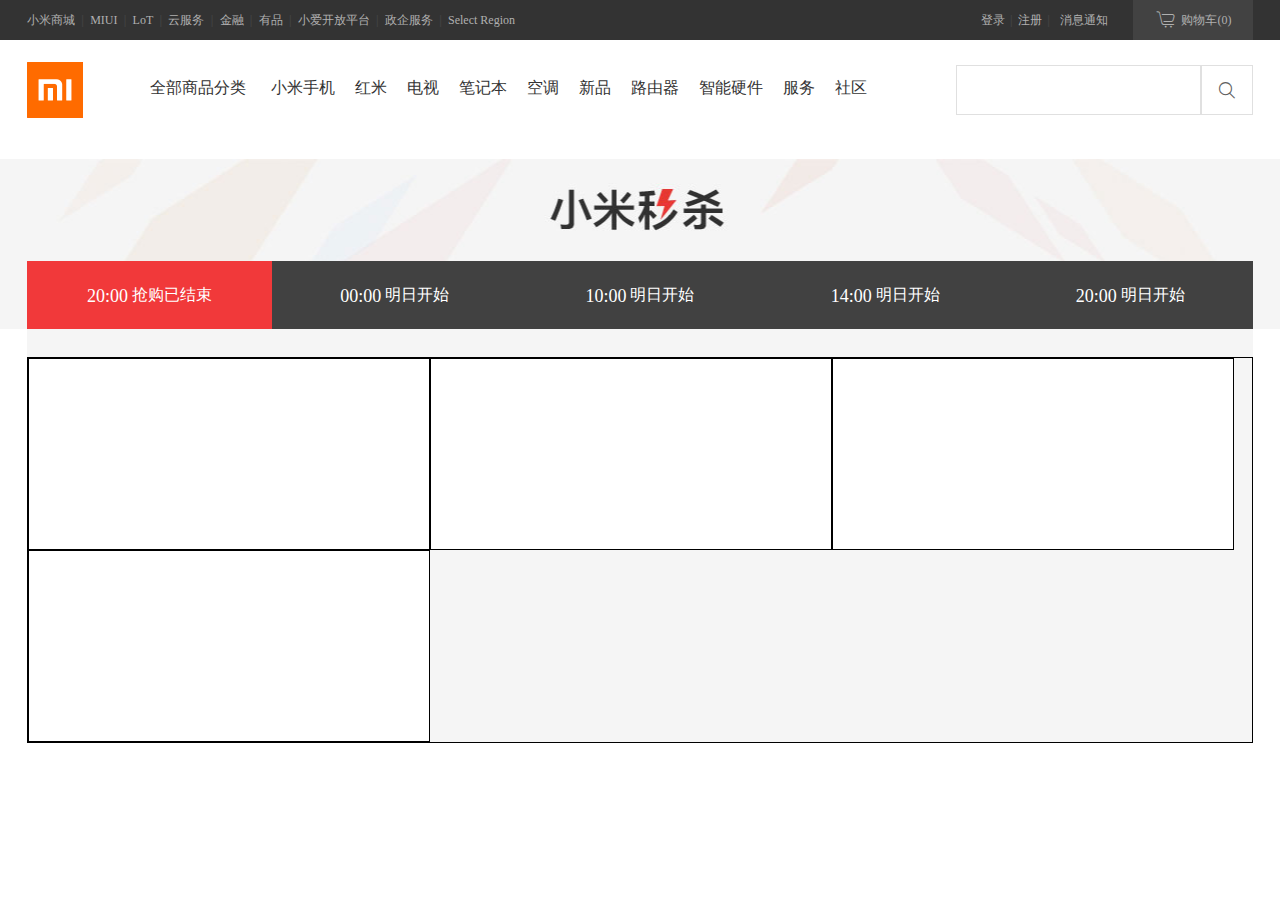
==== index_test.html @ 108e4dc1 "seventh commit" ====
<!DOCTYPE html>
<html>
<head>
	<meta charset="utf-8">
	<title>小米商城</title>
	<link rel="shortcut icon" href="https://s01.mifile.cn/favicon.ico" type="image/x-icon">
	<!-- <link rel="stylesheet" type="text/css" href="css/checkcolor.css"> -->
	<link rel="stylesheet" href="css/style2.css">
	<link rel="stylesheet" type="text/css" href="css/font/iconfont.css">


</head>
<body>

	<div class = "topbar">
		<div class = "container">
			<div class = "topbar-nav">
				<a href="">小米商城</a><span>|</span>
				<a href="">MIUI</a><span>|</span>
				<a href="">LoT</a><span>|</span>
				<a href="">云服务</a><span>|</span>
				<a href="">金融</a><span>|</span>
				<a href="">有品</a><span>|</span>
				<a href="">小爱开放平台</a><span>|</span>
				<a href="">政企服务</a><span>|</span>
				<a href="">Select Region</a>		
			</div>
			<div class = "topbar-cart">
				<a href=""><i class="iconfont">&#xe610;</i>购物车<span> (0) </span></a>
			</div>
			<div class = "topbar-info clearfix">
				<a href="">登录</a><span>|</span>
				<a href="">注册</a><span>|</span>
				<a href="" class = "sep">消息通知</a>
			</div>
		</div>
	</div>
	<div class = "header">
		<div class="container">
			<div class = "header-logo">
				<a href="#" class= "lr">小米商城</a>
			</div>
			<div class = "header-nav">
				<ul class = "nav-list clearfix">
					<li class = "nav-category">
						<a href="">全部商品分类</a>
					</li>
					<li class = "nav-item">
						<a href="">小米手机</a>
					</li>
					<li class = "nav-item">
						<a href="">红米</a>
					</li>
					<li class = "nav-item">
						<a href="">电视</a>
					</li>
					<li class = "nav-item">
						<a href="">笔记本</a>
					</li>
					<li class = "nav-item">
						<a href="">空调</a>
					</li>
					<li class="nav-item">
						<a href="">新品</a>
					</li>
					<li class = "nav-item">
						<a href="">路由器</a>
					<li class = "nav-item">	
						<a href="">智能硬件</a>
					</li>
					<li class="nav-item">
						<a href="">服务</a>
					</li>
					<li class = "nav-item">
						<a href="">社区</a>
					</li>
				</ul>		
			</div>
			<div class = "header-search">
				<form action = "" class = "search-form">
					<input type="search" name="keyword" class = "search-text">
					<!-- <input type="button" value="搜索" class = "search-btn"> -->
					<input type="button" value="&#xe658;" class = "search-btn iconfont">
					
				</form>
			</div>
		</div>
	</div>
	<div class="seckill clearfix">
		<div class="seckill-head"></div>
		<div class="seckill-container clearfix">	
			<div class="seckill-nav">
				<ul class="clearfix">
					<li class="active"><em>20:00</em> <span>抢购已结束</span></li>
					<li><em>00:00</em> <span>明日开始</span></li>
					<li><em>10:00</em> <span>明日开始</span></li>				
					<li><em>14:00</em> <span>明日开始</span></li>
					<li><em>20:00</em> <span>明日开始</span></li>
				</ul>
			</div>
			<div class="seckill-goods">
				<ul class="clearfix">
					<li></li>
					<li></li>
					<li></li>
					<li></li>
				</ul>
			</div>

		</div>
	</div>

</body>
</html>
---- css/checkcolor.css ----
::-webkit-input-placeholder{
color: #c5c5c5;
}
::-moz-placeholder{
color: #c5c5c5;
opacity: 1;/*这里之前是没有的，发现问题后才加上去的*/
}
:-ms-input-placeholder{
color: #c5c5c5;
}
---- css/style2.css ----
body,ul,li {
	margin:	0;
	padding: 0;
}
a {
	text-decoration: none;
}
ul {
	list-style-type: none;
}
.topbar	{
	/*border : 1px solid black;*/
	background-color: #333;
	height: 40px;
}
.topbar a {
	color: #b0b0b0;
	font-size: 12px;
}
.topbar a:hover {
	color:white;
}
.container {
	/*border : 1px solid black;*/
	margin: 0 auto;
	width: 1226px;
}

.container::before, .container::after, .clearfix::before, .clearfix::after{
	content: "";
	display: table;
}
.container::after, .clearfix::after {
	clear:both;
}

.topbar-nav {
	float:left;
	height: 40px;
	line-height: 40px;
	font-size: 0px;
}
.topbar-nav span {
	font-size: 12px;
	color: #424242;
	font-family: sans-serif;
	margin: 0.5em;
}

.topbar-info, .topbar-cart {
	float:right;
}

.topbar-cart a {
	display: block;
	height: 40px;
	line-height: 40px;
	text-align: center;
	width: 120px;
	background-color: #424242;
}
.topbar-cart a:hover{
	background-color: #fff;
	color: orange;
}
.topbar-cart span {
	font-size: 12px;
	margin-left: -2px;
}
.topbar-cart i{
	font-size: 20px;
	line-height: 20px;
	margin-right: 4px;
	vertical-align: -3px;
}

.topbar-info {
	margin-right: 15px;
}
.topbar-info a{
	float:left;
	padding: 0 5px;
	height: 40px;
	line-height: 40px;
}
.topbar-info span {
	float: left;
	font-size: 12px;
	color: #424242;
	/*color: #424242;*/
	font-family: sans-serif;
	line-height: 40px;
	height: 40px;
}
.topbar-info .sep {
	padding: 0 10px;
}

/* header */
.header {
	height: 100px;
}
.header-logo {
	float: left;
	/*border: 1px solid black;*/
	width: 62px;
	height: 55px;
	margin-top: 22px;
}
.header-logo a {
	display: block;
	width:56px;
	height:56px;
	background: url(../img/logo.png);
}
.header-logo .lr {
	text-align: center;
	text-indent: -9500em;
}

/* header nav */
.header-nav {
	float: left;
	width: 820px;
	height: 100px;
	/* border: 1px solid black; */
}
.header-nav .nav-list {
	width: 820px;
	height: 88px;
	font-size: 16px;
	padding:12px 0px 0px 30px;
}
.header-nav .nav-list .nav-category {
	float:left;
	width: 127px;
	padding: 0 15px 0 0;
}
.header-nav .nav-list .nav-category a{
	display: block;
	text-align: right;
	padding:26px 0px 38px;
	color: #333;
}
.header-nav .nav-list .nav-item {
	float:left;
}
.header-nav .nav-list .nav-item a {
	display: block;
	padding: 26px 10px 38px;
	/* 
	padding: attr1, attr2, attr3, attr4;
	attr1~4 = top,right,bottom,left

	padding:attr1, attr2;
	attr1 = top,bottom
	attr2 = left,right

	padding: attr1, attr2, attr3;
	attr1~3 = top, right, bottom
	*/
	color: #333;
}
.header-nav .nav-list .nav-item a:hover {
	color: orange;
}
.header-search {
	float: right;
	width: 296px;
	height:50px;
	margin-top: 25px;
	/*border: 1px solid black;*/
}
.header-search .search-form {
	position: relative;
	display: block;
	width: 296px;
	height: 50px;
}
.header-search .search-form .search-text {
	position: absolute;
	top: 0;
	right: 52px;
	display: block;
	width: 245px;
	height: 50px;
	line-height: 50px;
	font-size: 14px;
	border: 1px solid #e0e0e0;
	outline: 0;
}
.header-search .search-form .search-btn {
	position: absolute;
	top: 0;
	right: 0;
	display: block;
	font-size: 20px;
	background: #fff;
	/*background: url(../img/sousuo.png) center no-repeat;
	background-size: 30px 30px;*/
	color: #616161;
	width: 52px;
	height: 50px;
	border: 1px solid #e0e0e0;
	outline: 0;
}
.header-search .search-form .search-btn:hover {
	background: orange;
	color: #fff;
}

/*seckill modules*/


.seckill-head {
	margin: 19px 0 0 0;
	height: 170px;
	background: url(../img/seckill-head.png) no-repeat 50% 0;
	/* border: 1px solid black; */
}

.seckill-container {
	width: 1226px;
	margin: 0 auto;
	background: #f5f5f5;
	/* border: 1px solid black; */
}

.seckill-nav {
	height: 68px;
	margin-top: -68px;
	margin-bottom: 28px;
	/* border: 1px solid black; */
}

.seckill-nav ul {
	background: #414141;
}

.active {
	background-color: #f1393a;
}
.seckill-nav li {
	float: left;
	width: 20%;
	color: #fff;
	height: 68px;
	line-height: 68px;
	vertical-align: middle;
	text-align: center;
}

.seckill-nav li em {
	font-style: normal;
	font-size: 18px;
	line-height: 1;
	vertical-align: middle;
}

.seckill-goods {
	/* width: 100%; */
	border: 1px solid black;
}

.seckill-goods li {
	float: left;
	width: 400px;
	height: 190px;
	background-color: #fff;
	border: 1px solid black;
}
---- css/font/iconfont.css ----
@font-face {font-family: "iconfont";
  src: url('iconfont.eot?t=1562849860948'); /* IE9 */
  src: url('iconfont.eot?t=1562849860948#iefix') format('embedded-opentype'), /* IE6-IE8 */
  url('[data-uri]') format('woff2'),
  url('iconfont.woff?t=1562849860948') format('woff'),
  url('iconfont.ttf?t=1562849860948') format('truetype'), /* chrome, firefox, opera, Safari, Android, iOS 4.2+ */
  url('iconfont.svg?t=1562849860948#iconfont') format('svg'); /* iOS 4.1- */
}

.iconfont {
  font-family: "iconfont" !important;
  font-size: 16px;
  font-style: normal;
  -webkit-font-smoothing: antialiased;
  -moz-osx-font-smoothing: grayscale;
}

.icon-dianshanghangye:before {
  content: "\e610";
}

.icon-sousuo:before {
  content: "\e658";
}
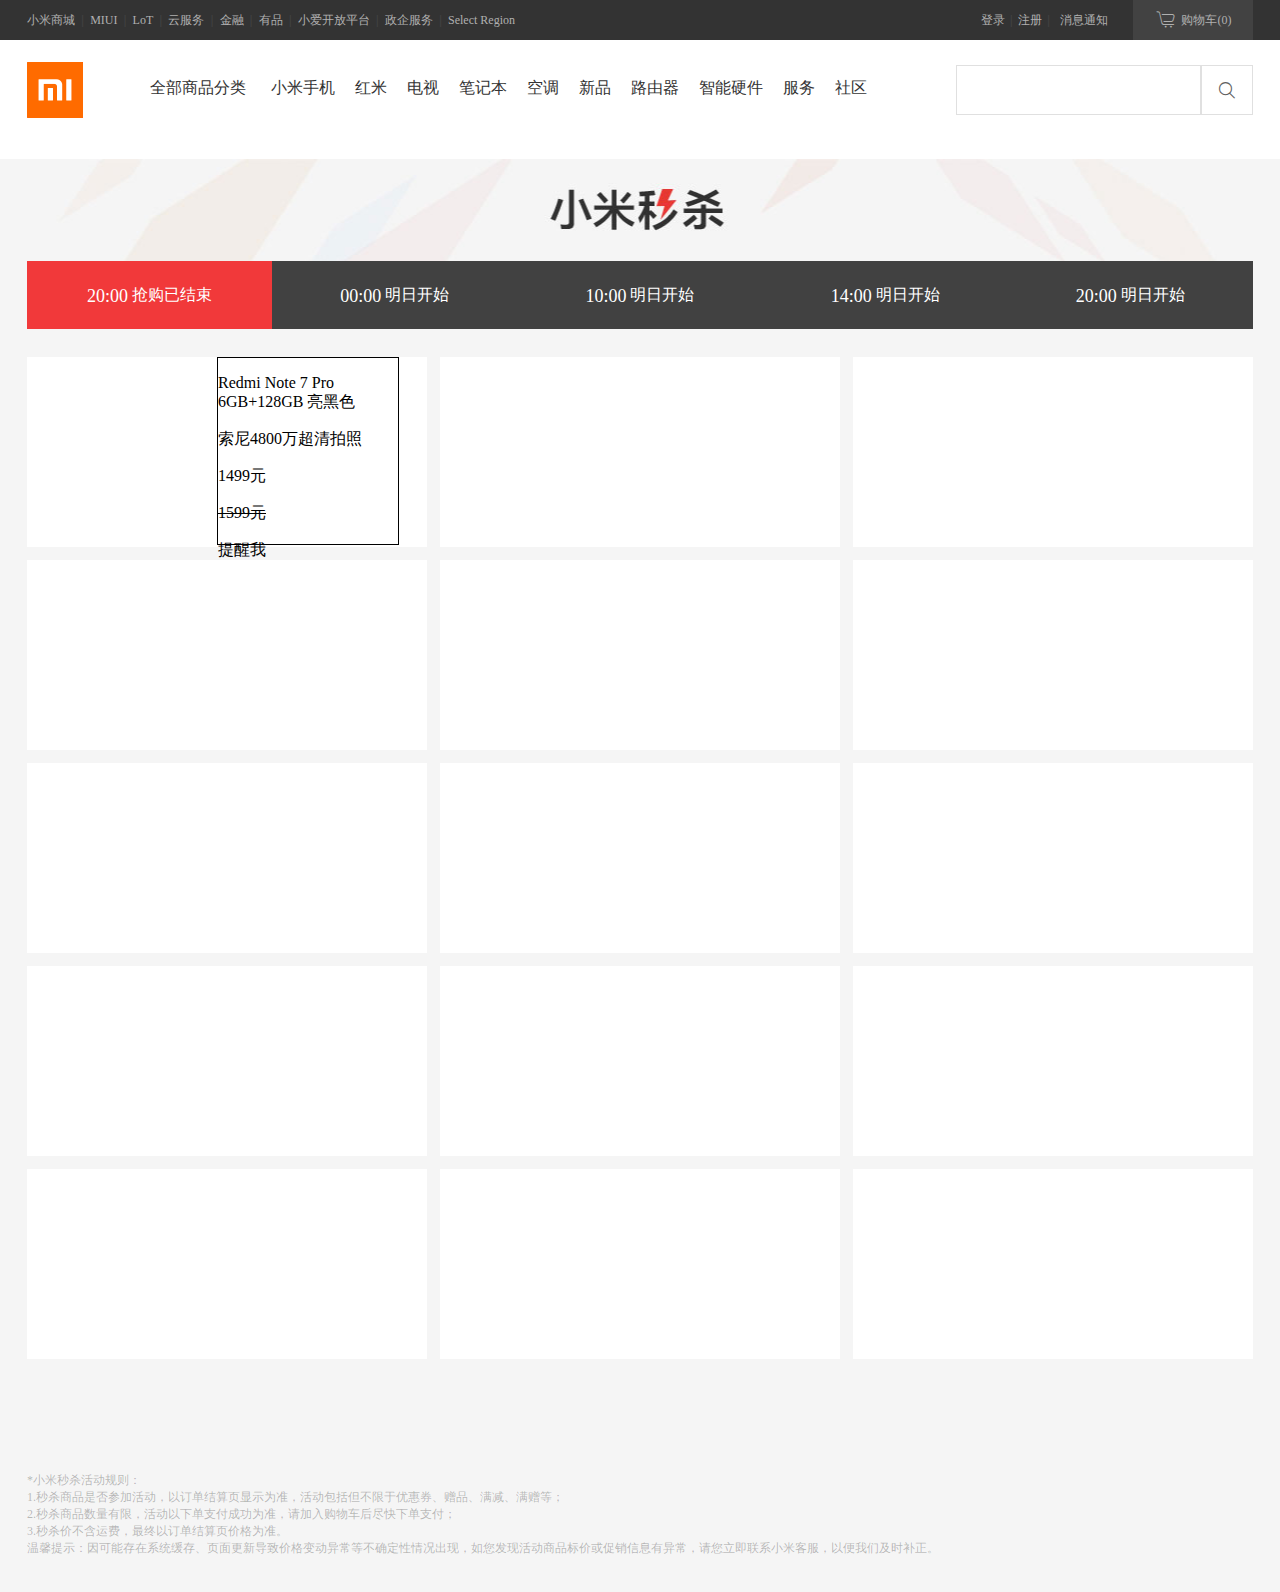
==== commit 6e5d953d: "eighth commit" ====
--- a/index_test.html
+++ b/index_test.html
@@ -100,15 +100,51 @@
 			</div>
 			<div class="seckill-goods">
 				<ul class="clearfix">
+					<li>
+						<div class="seckill-goods-bg">
+							<img src="https://cdn.cnbj1.fds.api.mi-img.com/mi-mall/daeff22299cbaf7691fd7155e999a71d.jpg" alt="">
+						</div>
+						<div class="seckill-goods-details">
+							<p class="sgd-title">
+								Redmi Note 7 Pro 6GB+128GB 亮黑色 
+							</p>
+							<p class="sgd-des">
+								索尼4800万超清拍照 
+							</p>
+							<p class="sgd-price">
+								1499元 
+							</p>
+							<del>1599元</del>
+							<p class="sgd-btn">提醒我</p>
+							<p class="sgd-reminder">已有30人设置提醒</p>
+						</div>
+					</li>
+					<li></li>
+					<li></li>
+					<li></li>
+					<li></li>
+					<li></li>
+					<li></li>
+					<li></li>
+					<li></li>
+					<li></li>
+					<li></li>
 					<li></li>
 					<li></li>
 					<li></li>
 					<li></li>
 				</ul>
-			</div>
-
+			<p class="seckill-notice">
+				*小米秒杀活动规则：
+				<br> 1.秒杀商品是否参加活动，以订单结算页显示为准，活动包括但不限于优惠券、赠品、满减、满赠等；
+				<br> 2.秒杀商品数量有限，活动以下单支付成功为准，请加入购物车后尽快下单支付；
+				<br> 3.秒杀价不含运费，最终以订单结算页价格为准。
+				<br> 温馨提示：因可能存在系统缓存、页面更新导致价格变动异常等不确定性情况出现，如您发现活动商品标价或促销信息有异常，请您立即联系小米客服，以便我们及时补正。
+			</p>
 		</div>
 	</div>
 
+	
+
 </body>
 </html>--- a/css/style2.css
+++ b/css/style2.css
@@ -99,6 +99,7 @@
 /* header */
 .header {
 	height: 100px;
+	margin-bottom: 19px;
 }
 .header-logo {
 	float: left;
@@ -210,10 +211,13 @@
 }
 
 /*seckill modules*/
-
+.seckill {
+	background-color: #f5f5f5;
+	/* border: 1px solid black; */
+}
 
 .seckill-head {
-	margin: 19px 0 0 0;
+	margin: 0 0 0 0;
 	height: 170px;
 	background: url(../img/seckill-head.png) no-repeat 50% 0;
 	/* border: 1px solid black; */
@@ -222,7 +226,7 @@
 .seckill-container {
 	width: 1226px;
 	margin: 0 auto;
-	background: #f5f5f5;
+	/* background-color: #f5f5f5; */
 	/* border: 1px solid black; */
 }
 
@@ -258,17 +262,52 @@
 }
 
 .seckill-goods {
-	/* width: 100%; */
-	border: 1px solid black;
-}
-
+	width: 100%;
+	/* border: 1px solid black; */
+}
+
+.seckill-goods ul {
+	margin-right: -13px;
+}
 .seckill-goods li {
 	float: left;
 	width: 400px;
 	height: 190px;
+	margin-right: 13px;
+	margin-bottom: 13px;
 	background-color: #fff;
+	/* border: 1px solid black; */
+}
+
+.seckill-goods-bg {
+	float: left;
+	width: 190px;
+	height: 190px;
+	/* border: 1px solid black; */
+}
+
+.seckill-goods-bg img {
+	width: 100%;
+}
+
+.seckill-goods-details {
+	float: left;
+	width: 180px;
+	height: 186px;
 	border: 1px solid black;
 }
 
-
-
+.sgd-title {
+	
+}
+.seckill-notice {
+	color: rgba(0,0,0,0.27);
+	margin: 100px auto 0;
+	padding-bottom: 35px;
+	font-size: 12px;
+}
+
+
+
+
+
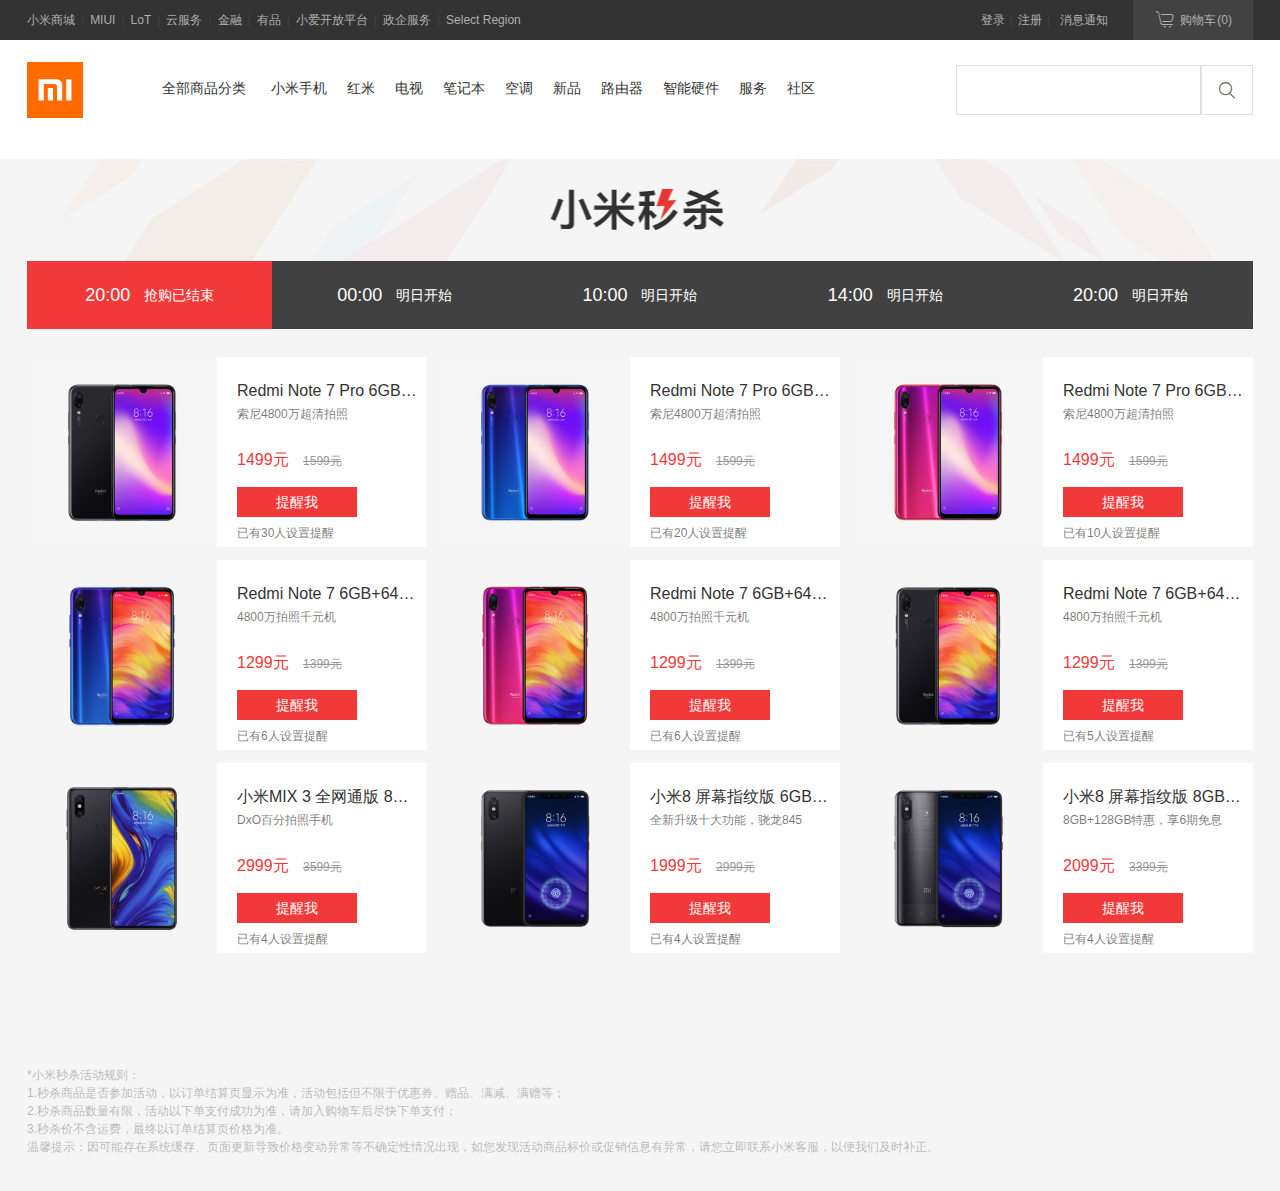
==== commit 591490cc: "ninth commit" ====
--- a/index_test.html
+++ b/index_test.html
@@ -102,7 +102,7 @@
 				<ul class="clearfix">
 					<li>
 						<div class="seckill-goods-bg">
-							<img src="https://cdn.cnbj1.fds.api.mi-img.com/mi-mall/daeff22299cbaf7691fd7155e999a71d.jpg" alt="">
+							<img src="img/shouji/daeff22299cbaf7691fd7155e999a71d.jpg" alt="">
 						</div>
 						<div class="seckill-goods-details">
 							<p class="sgd-title">
@@ -113,26 +113,173 @@
 							</p>
 							<p class="sgd-price">
 								1499元 
-							</p>
-							<del>1599元</del>
-							<p class="sgd-btn">提醒我</p>
+								<del>1599元</del>	
+							</p>
+							
+							<a class="sgd-btn" href="">提醒我</a>
 							<p class="sgd-reminder">已有30人设置提醒</p>
 						</div>
 					</li>
-					<li></li>
-					<li></li>
-					<li></li>
-					<li></li>
-					<li></li>
-					<li></li>
-					<li></li>
-					<li></li>
-					<li></li>
-					<li></li>
-					<li></li>
-					<li></li>
-					<li></li>
-					<li></li>
+					<li>
+						<div class="seckill-goods-bg">
+							<img src="img/shouji/9131086a276cb3f8ee5fb15a948cac5d.jpg" alt="">
+						</div>
+						<div class="seckill-goods-details">
+							<p class="sgd-title">
+								Redmi Note 7 Pro 6GB+128GB 梦幻蓝  
+							</p>
+							<p class="sgd-des">
+								索尼4800万超清拍照 
+							</p>
+							<p class="sgd-price">
+								1499元 
+								<del>1599元</del>	
+							</p>
+							
+							<a class="sgd-btn" href="">提醒我</a>
+							<p class="sgd-reminder">已有20人设置提醒</p>
+						</div>
+					</li>
+					<li>
+						<div class="seckill-goods-bg">
+							<img src="img/shouji/e94072aa3d2f4cb5b34d5b8b8d360786.jpg" alt="">
+						</div>
+						<div class="seckill-goods-details">
+							<p class="sgd-title">
+								Redmi Note 7 Pro 6GB+128GB 暮光金  
+							</p>
+							<p class="sgd-des">
+								索尼4800万超清拍照 
+							</p>
+							<p class="sgd-price">
+								1499元 
+								<del>1599元</del>	
+							</p>
+							
+							<a class="sgd-btn" href="">提醒我</a>
+							<p class="sgd-reminder">已有10人设置提醒</p>
+						</div>
+					</li>
+					<li>
+						<div class="seckill-goods-bg">
+							<img src="img/shouji/4a77555cf6bca873d96f70b551a3082e.jpg" alt="">
+						</div>
+						<div class="seckill-goods-details">
+							<p class="sgd-title">
+								Redmi Note 7 6GB+64GB 梦幻蓝  
+							</p>
+							<p class="sgd-des">
+								4800万拍照千元机 
+							</p>
+							<p class="sgd-price">
+								1299元 
+								<del>1399元</del>	
+							</p>
+							
+							<a class="sgd-btn" href="">提醒我</a>
+							<p class="sgd-reminder">已有6人设置提醒</p>
+						</div>
+					</li>
+					<li>
+						<div class="seckill-goods-bg">
+							<img src="img/shouji/0df7e3a15e40e92f8238c6368720f2a0.jpg" alt="">
+						</div>
+						<div class="seckill-goods-details">
+							<p class="sgd-title">
+								Redmi Note 7 6GB+64GB 暮光金 
+							</p>
+							<p class="sgd-des">
+								4800万拍照千元机 
+							</p>
+							<p class="sgd-price">
+								1299元 
+								<del>1399元</del>	
+							</p>
+							
+							<a class="sgd-btn" href="">提醒我</a>
+							<p class="sgd-reminder">已有6人设置提醒</p>
+						</div>
+					</li>
+					<li>
+						<div class="seckill-goods-bg">
+							<img src="img/shouji/73beffc56666f33371828416987e8ce4.jpg" alt="">
+						</div>
+						<div class="seckill-goods-details">
+							<p class="sgd-title">
+								Redmi Note 7 6GB+64GB 亮黑色 
+							</p>
+							<p class="sgd-des">
+								4800万拍照千元机 
+							</p>
+							<p class="sgd-price">
+								1299元 
+								<del>1399元</del>	
+							</p>
+							
+							<a class="sgd-btn" href="">提醒我</a>
+							<p class="sgd-reminder">已有5人设置提醒</p>
+						</div>
+					</li>
+					<li>
+						<div class="seckill-goods-bg">
+							<img src="img/shouji/0c218f4f5473e7b9b9068f51d0d57b2f.jpg" alt="">
+						</div>
+						<div class="seckill-goods-details">
+							<p class="sgd-title">
+								小米MIX 3 全网通版 8GB+128GB 黑色 
+							</p>
+							<p class="sgd-des">
+								DxO百分拍照手机 
+							</p>
+							<p class="sgd-price">
+								2999元 
+								<del>3599元</del>	
+							</p>
+							
+							<a class="sgd-btn" href="">提醒我</a>
+							<p class="sgd-reminder">已有4人设置提醒</p>
+						</div>
+					</li>
+					<li>
+						<div class="seckill-goods-bg">
+							<img src="img/shouji/765b657be880a879262d21527d6c9f2a.jpg" alt="">
+						</div>
+						<div class="seckill-goods-details">
+							<p class="sgd-title">
+								小米8 屏幕指纹版 6GB+128GB 黑色 
+							</p>
+							<p class="sgd-des">
+								全新升级十大功能，骁龙845 
+							</p>
+							<p class="sgd-price">
+								1999元 
+								<del>2999元</del>	
+							</p>
+							
+							<a class="sgd-btn" href="">提醒我</a>
+							<p class="sgd-reminder">已有4人设置提醒</p>
+						</div>
+					</li>
+					<li>
+						<div class="seckill-goods-bg">
+							<img src="img/shouji/5b0d03d93b2024377da0093091134654.jpg" alt="">
+						</div>
+						<div class="seckill-goods-details">
+							<p class="sgd-title">
+								小米8 屏幕指纹版 8GB+128GB 透明 
+							</p>
+							<p class="sgd-des">
+								8GB+128GB特惠，享6期免息
+							</p>
+							<p class="sgd-price">
+								2099元 
+								<del>3399元</del>	
+							</p>
+							
+							<a class="sgd-btn" href="">提醒我</a>
+							<p class="sgd-reminder">已有4人设置提醒</p>
+						</div>
+					</li>
 				</ul>
 			<p class="seckill-notice">
 				*小米秒杀活动规则：
--- a/css/style2.css
+++ b/css/style2.css
@@ -1,6 +1,7 @@
 body,ul,li {
 	margin:	0;
 	padding: 0;
+	font: 14px/1.5 "Helvetica Neue",Helvetica,Arial,"Microsoft Yahei","Hiragino Sans GB","Heiti SC","WenQuanYi Micro Hei",sans-serif;
 }
 a {
 	text-decoration: none;
@@ -212,6 +213,8 @@
 
 /*seckill modules*/
 .seckill {
+	width: 100%;
+	margin: 0 auto;
 	background-color: #f5f5f5;
 	/* border: 1px solid black; */
 }
@@ -255,9 +258,12 @@
 }
 
 .seckill-nav li em {
+	display: inline-block;
 	font-style: normal;
 	font-size: 18px;
 	line-height: 1;
+	margin-top: -3px;
+	margin-right: 10px;
 	vertical-align: middle;
 }
 
@@ -291,14 +297,64 @@
 }
 
 .seckill-goods-details {
-	float: left;
 	width: 180px;
 	height: 186px;
-	border: 1px solid black;
+	padding-top: 10px;
+	margin-left: 210px;
+	/* border: 1px solid black; */
 }
 
 .sgd-title {
-	
+	font-size: 16px;
+	color: #333;
+	overflow: hidden;
+	height: 16px;
+	line-height: 16px;
+	white-space: nowrap;
+	text-overflow: ellipsis;
+	margin-bottom: 5px;
+}
+
+.sgd-des {
+	font-size: 12px;
+	color: rgba(0,0,0,0.54);
+	height: 32px;
+	line-height: 16px;
+	margin-top: 7px;
+	width: 100%;
+}
+
+.sgd-price {
+	color: #f1393a;
+	font-size: 16px;
+	line-height: 1;
+	margin-top: 14px;
+}
+
+.sgd-price del {
+	font-size: 12px;
+	color: #999;
+	margin-left: 10px;
+}
+
+.sgd-btn {
+	display: block;
+	height: 30px;
+	width: 120px;
+	background-color: #f1393a;
+	color: #fff;
+	font-size: 14px;
+	text-align: center;
+	line-height: 30px;
+	margin: 19px 0 0;
+	/* border: 1px solid black; */
+}
+
+.sgd-reminder {
+	font-size: 12px;
+	color: rgba(0,0,0,0.54);
+	line-height: 1;
+	margin-top: 10px;
 }
 .seckill-notice {
 	color: rgba(0,0,0,0.27);
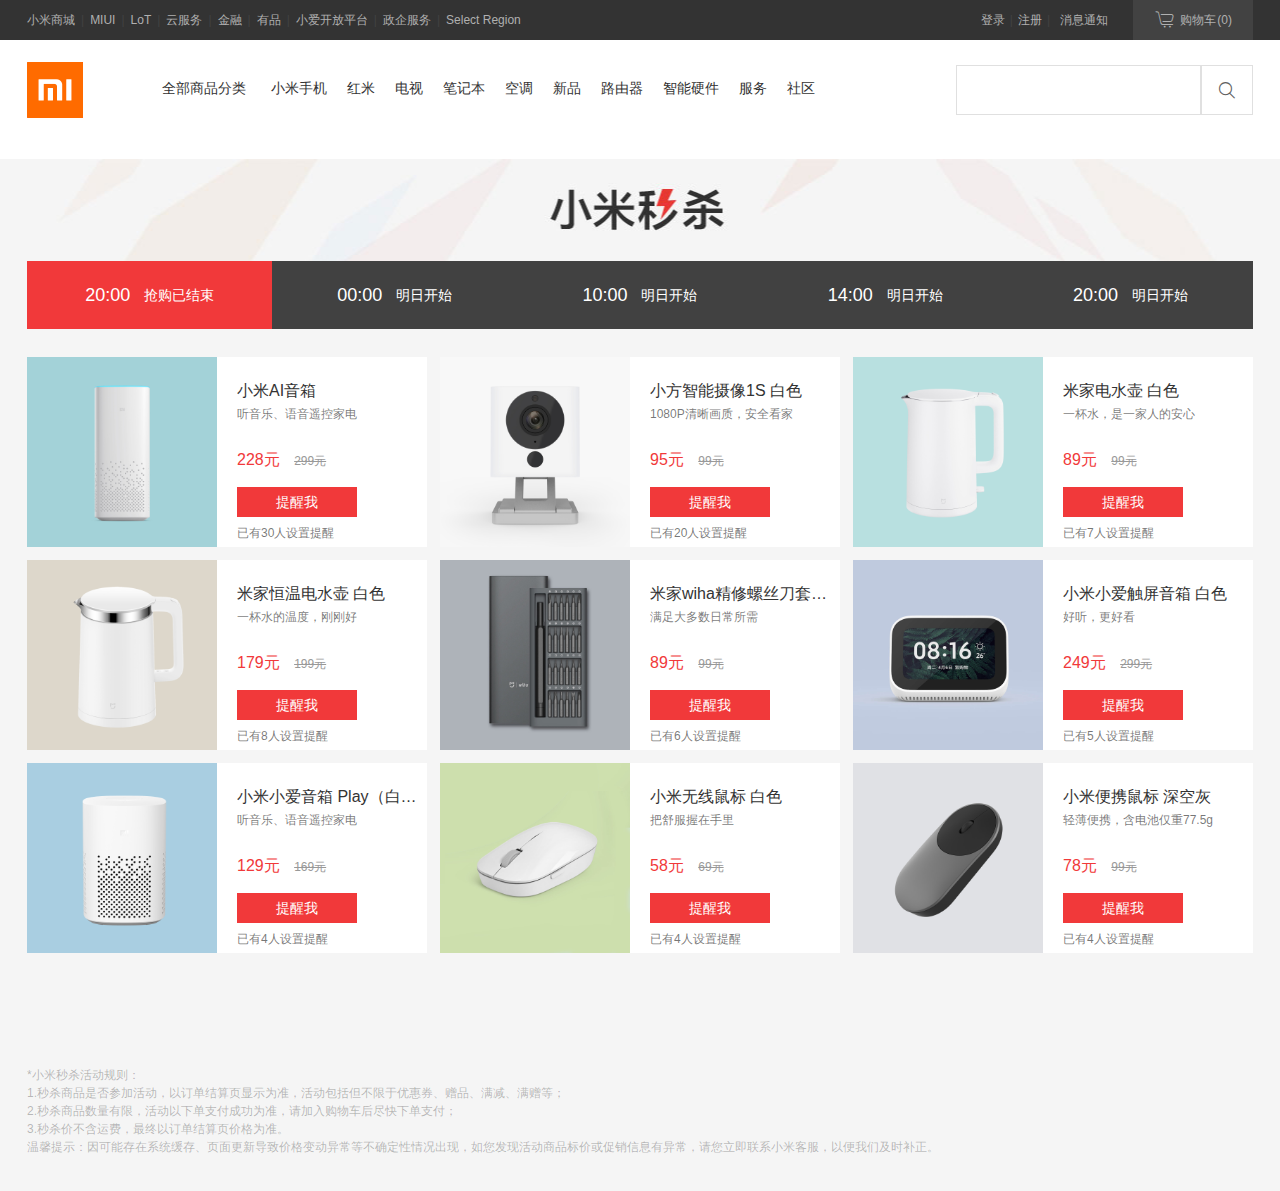
==== commit 147cb118: "tenth commit" ====
--- a/index_test.html
+++ b/index_test.html
@@ -89,8 +89,8 @@
 	<div class="seckill clearfix">
 		<div class="seckill-head"></div>
 		<div class="seckill-container clearfix">	
-			<div class="seckill-nav">
-				<ul class="clearfix">
+			<div id="seckill-nav-fixed" class="seckill-nav">
+				<ul class="clearfix" id="tabs">
 					<li class="active"><em>20:00</em> <span>抢购已结束</span></li>
 					<li><em>00:00</em> <span>明日开始</span></li>
 					<li><em>10:00</em> <span>明日开始</span></li>				
@@ -98,7 +98,189 @@
 					<li><em>20:00</em> <span>明日开始</span></li>
 				</ul>
 			</div>
-			<div class="seckill-goods">
+			<div id="lists" class="seckill-goods">
+				<ul class="clearfix active">
+					<li>
+						<div class="seckill-goods-bg">
+							<img src="img/ul01/1e5e065d515ba0a0303d96740ea58494.jpg" alt="">
+						</div>
+						<div class="seckill-goods-details">
+							<p class="sgd-title">
+								小米AI音箱  
+							</p>
+							<p class="sgd-des">
+								听音乐、语音遥控家电 
+							</p>
+							<p class="sgd-price">
+								228元 
+								<del>299元</del>	
+							</p>
+							
+							<a class="sgd-btn" href="">提醒我</a>
+							<p class="sgd-reminder">已有30人设置提醒</p>
+						</div>
+					</li>
+					<li>
+						<div class="seckill-goods-bg">
+							<img src="img/ul01/447f3e7cba72ee9a05520f37052d9505.jpg" alt="">
+						</div>
+						<div class="seckill-goods-details">
+							<p class="sgd-title">
+								小方智能摄像1S 白色  
+							</p>
+							<p class="sgd-des">
+								1080P清晰画质，安全看家 
+							</p>
+							<p class="sgd-price">
+								95元 
+								<del>99元</del>	
+							</p>
+							
+							<a class="sgd-btn" href="">提醒我</a>
+							<p class="sgd-reminder">已有20人设置提醒</p>
+						</div>
+					</li>
+					<li>
+						<div class="seckill-goods-bg">
+							<img src="img/ul01/60324e69b027f42da14b8eac7d68a6e3.jpg" alt="">
+						</div>
+						<div class="seckill-goods-details">
+							<p class="sgd-title">
+								米家电水壶 白色  
+							</p>
+							<p class="sgd-des">
+								一杯水，是一家人的安心 
+							</p>
+							<p class="sgd-price">
+								89元 
+								<del>99元</del>	
+							</p>
+							
+							<a class="sgd-btn" href="">提醒我</a>
+							<p class="sgd-reminder">已有7人设置提醒</p>
+						</div>
+					</li>
+					<li>
+						<div class="seckill-goods-bg">
+							<img src="img/ul01/722cd1cea853d9b00b0c3219d0835d72.jpg" alt="">
+						</div>
+						<div class="seckill-goods-details">
+							<p class="sgd-title">
+								米家恒温电水壶 白色   
+							</p>
+							<p class="sgd-des">
+								一杯水的温度，刚刚好 
+							</p>
+							<p class="sgd-price">
+								179元 
+								<del>199元</del>	
+							</p>
+							
+							<a class="sgd-btn" href="">提醒我</a>
+							<p class="sgd-reminder">已有8人设置提醒</p>
+						</div>
+					</li>
+					<li>
+						<div class="seckill-goods-bg">
+							<img src="img/ul01/1473f8e9a31f837c6f4ded3da7bed2cd.jpg" alt="">
+						</div>
+						<div class="seckill-goods-details">
+							<p class="sgd-title">
+								米家wiha精修螺丝刀套装 灰色  
+							</p>
+							<p class="sgd-des">
+								满足大多数日常所需 
+							</p>
+							<p class="sgd-price">
+								89元 
+								<del>99元</del>	
+							</p>
+							
+							<a class="sgd-btn" href="">提醒我</a>
+							<p class="sgd-reminder">已有6人设置提醒</p>
+						</div>
+					</li>
+					<li>
+						<div class="seckill-goods-bg">
+							<img src="img/ul01/a3593f6ee74115531a529226b64702f9.jpg" alt="">
+						</div>
+						<div class="seckill-goods-details">
+							<p class="sgd-title">
+								小米小爱触屏音箱 白色  
+							</p>
+							<p class="sgd-des">
+								好听，更好看 
+							</p>
+							<p class="sgd-price">
+								249元 
+								<del>299元</del>	
+							</p>
+							
+							<a class="sgd-btn" href="">提醒我</a>
+							<p class="sgd-reminder">已有5人设置提醒</p>
+						</div>
+					</li>
+					<li>
+						<div class="seckill-goods-bg">
+							<img src="img/ul01/75cfba1ec641388eabc3ae5464ff1d27.jpg" alt="">
+						</div>
+						<div class="seckill-goods-details">
+							<p class="sgd-title">
+								小米小爱音箱 Play（白色）量产版 白色  
+							</p>
+							<p class="sgd-des">
+								听音乐、语音遥控家电 
+							</p>
+							<p class="sgd-price">
+								129元 
+								<del>169元</del>	
+							</p>
+							
+							<a class="sgd-btn" href="">提醒我</a>
+							<p class="sgd-reminder">已有4人设置提醒</p>
+						</div>
+					</li>
+					<li>
+						<div class="seckill-goods-bg">
+							<img src="img/ul01/f1a92500c44eb48188534742dd9626f2.jpg" alt="">
+						</div>
+						<div class="seckill-goods-details">
+							<p class="sgd-title">
+								小米无线鼠标 白色  
+							</p>
+							<p class="sgd-des">
+								把舒服握在手里
+							</p>
+							<p class="sgd-price">
+								58元 
+								<del>69元</del>	
+							</p>
+							
+							<a class="sgd-btn" href="">提醒我</a>
+							<p class="sgd-reminder">已有4人设置提醒</p>
+						</div>
+					</li>
+					<li>
+						<div class="seckill-goods-bg">
+							<img src="img/ul01/160a7da20e351ef0417c6218275e0955.jpg" alt="">
+						</div>
+						<div class="seckill-goods-details">
+							<p class="sgd-title">
+								小米便携鼠标 深空灰   
+							</p>
+							<p class="sgd-des">
+								轻薄便携，含电池仅重77.5g
+							</p>
+							<p class="sgd-price">
+								78元 
+								<del>99元</del>	
+							</p>
+							
+							<a class="sgd-btn" href="">提醒我</a>
+							<p class="sgd-reminder">已有4人设置提醒</p>
+						</div>
+					</li>
+				</ul>
 				<ul class="clearfix">
 					<li>
 						<div class="seckill-goods-bg">
@@ -278,6 +460,552 @@
 							
 							<a class="sgd-btn" href="">提醒我</a>
 							<p class="sgd-reminder">已有4人设置提醒</p>
+						</div>
+					</li>
+				</ul>
+				<ul class="clearfix">
+					<li>
+						<div class="seckill-goods-bg">
+							<img src="img/ul03/60324e69b027f42da14b8eac7d68a6e3.jpg" alt="">
+						</div>
+						<div class="seckill-goods-details">
+							<p class="sgd-title">
+								米家电水壶 白色  
+							</p>
+							<p class="sgd-des">
+								一杯水，是一家人的安心 
+							</p>
+							<p class="sgd-price">
+								89元 
+								<del>99元</del>	
+							</p>
+							
+							<a class="sgd-btn" href="">提醒我</a>
+							<p class="sgd-reminder">已有30人设置提醒</p>
+						</div>
+					</li>
+					<li>
+						<div class="seckill-goods-bg">
+							<img src="img/ul03/722cd1cea853d9b00b0c3219d0835d72.jpg" alt="">
+						</div>
+						<div class="seckill-goods-details">
+							<p class="sgd-title">
+								米家恒温电水壶 白色  
+							</p>
+							<p class="sgd-des">
+								一杯水的温度，刚刚好 
+							</p>
+							<p class="sgd-price">
+								179元 
+								<del>199元</del>	
+							</p>
+							
+							<a class="sgd-btn" href="">提醒我</a>
+							<p class="sgd-reminder">已有20人设置提醒</p>
+						</div>
+					</li>
+					<li>
+						<div class="seckill-goods-bg">
+							<img src="img/ul03/a3593f6ee74115531a529226b64702f9.jpg" alt="">
+						</div>
+						<div class="seckill-goods-details">
+							<p class="sgd-title">
+								小米小爱触屏音箱 白色   
+							</p>
+							<p class="sgd-des">
+								好听，更好看 
+							</p>
+							<p class="sgd-price">
+								249元 
+								<del>299元</del>	
+							</p>
+							
+							<a class="sgd-btn" href="">提醒我</a>
+							<p class="sgd-reminder">已有10人设置提醒</p>
+						</div>
+					</li>
+					<li>
+						<div class="seckill-goods-bg">
+							<img src="img/ul03/75cfba1ec641388eabc3ae5464ff1d27.jpg" alt="">
+						</div>
+						<div class="seckill-goods-details">
+							<p class="sgd-title">
+								小米小爱音箱 Play（白色）量产版 白色   
+							</p>
+							<p class="sgd-des">
+								听音乐、语音遥控家电 
+							</p>
+							<p class="sgd-price">
+								129元 
+								<del>169元</del>	
+							</p>
+							
+							<a class="sgd-btn" href="">提醒我</a>
+							<p class="sgd-reminder">已有6人设置提醒</p>
+						</div>
+					</li>
+					<li>
+						<div class="seckill-goods-bg">
+							<img src="img/ul03/19a01dfb52bd52d9a3654eab319b457e.jpg" alt="">
+						</div>
+						<div class="seckill-goods-details">
+							<p class="sgd-title">
+								小米笔记本Air 12.5" I5 4G 256G 银色  
+							</p>
+							<p class="sgd-des">
+								轻薄长续航 超窄边框 
+							</p>
+							<p class="sgd-price">
+								3999元 
+								<del>4299元</del>	
+							</p>
+							
+							<a class="sgd-btn" href="">提醒我</a>
+							<p class="sgd-reminder">已有6人设置提醒</p>
+						</div>
+					</li>
+					<li>
+						<div class="seckill-goods-bg">
+							<img src="img/ul03/bc87821af89176ddb2da0e2905be88eb.jpg" alt="">
+						</div>
+						<div class="seckill-goods-details">
+							<p class="sgd-title">
+								小米随身蓝牙音箱 星空灰  
+							</p>
+							<p class="sgd-des">
+								全金属外壳，内置麦克风 
+							</p>
+							<p class="sgd-price">
+								58元 
+								<del>69元</del>	
+							</p>
+							
+							<a class="sgd-btn" href="">提醒我</a>
+							<p class="sgd-reminder">已有5人设置提醒</p>
+						</div>
+					</li>
+					<li>
+						<div class="seckill-goods-bg">
+							<img src="img/ul03/350b1211f4cfbdff365bfa251e558305.jpg" alt="">
+						</div>
+						<div class="seckill-goods-details">
+							<p class="sgd-title">
+								小米小钢炮蓝牙音箱 2 黑色  
+							</p>
+							<p class="sgd-des">
+								极简设计，专业喇叭 
+							</p>
+							<p class="sgd-price">
+								118元 
+								<del>129元</del>	
+							</p>
+							
+							<a class="sgd-btn" href="">提醒我</a>
+							<p class="sgd-reminder">已有4人设置提醒</p>
+						</div>
+					</li>
+					<li>
+						<div class="seckill-goods-bg">
+							<img src="img/ul03/2b803df91d6db1d836b68423d928ac9e.jpg" alt="">
+						</div>
+						<div class="seckill-goods-details">
+							<p class="sgd-title">
+								小米方盒子蓝牙音箱 2 白色  
+							</p>
+							<p class="sgd-des">
+								延续经典好声音 
+							</p>
+							<p class="sgd-price">
+								118元 
+								<del>129元</del>	
+							</p>
+							
+							<a class="sgd-btn" href="">提醒我</a>
+							<p class="sgd-reminder">已有4人设置提醒</p>
+						</div>
+					</li>
+					<li>
+						<div class="seckill-goods-bg">
+							<img src="img/ul03/b5a6a8f6e5715044e447542e58fc5582.jpg" alt="">
+						</div>
+						<div class="seckill-goods-details">
+							<p class="sgd-title">
+								米兔折叠婴儿推车 蓝色  
+							</p>
+							<p class="sgd-des">
+								出发去向往的地方
+							</p>
+							<p class="sgd-price">
+								649元 
+								<del>699元</del>	
+							</p>
+							
+							<a class="sgd-btn" href="">提醒我</a>
+							<p class="sgd-reminder">已有4人设置提醒</p>
+						</div>
+					</li>
+				</ul>
+				<ul class="clearfix">
+					<li>
+						<div class="seckill-goods-bg">
+							<img src="img/ul03/60324e69b027f42da14b8eac7d68a6e3.jpg" alt="">
+						</div>
+						<div class="seckill-goods-details">
+							<p class="sgd-title">
+								米家电水壶 白色  
+							</p>
+							<p class="sgd-des">
+								一杯水，是一家人的安心 
+							</p>
+							<p class="sgd-price">
+								89元 
+								<del>99元</del>	
+							</p>
+							
+							<a class="sgd-btn" href="">提醒我</a>
+							<p class="sgd-reminder">已有30人设置提醒</p>
+						</div>
+					</li>
+					<li>
+						<div class="seckill-goods-bg">
+							<img src="img/ul03/722cd1cea853d9b00b0c3219d0835d72.jpg" alt="">
+						</div>
+						<div class="seckill-goods-details">
+							<p class="sgd-title">
+								米家恒温电水壶 白色  
+							</p>
+							<p class="sgd-des">
+								一杯水的温度，刚刚好 
+							</p>
+							<p class="sgd-price">
+								179元 
+								<del>199元</del>	
+							</p>
+							
+							<a class="sgd-btn" href="">提醒我</a>
+							<p class="sgd-reminder">已有20人设置提醒</p>
+						</div>
+					</li>
+					<li>
+						<div class="seckill-goods-bg">
+							<img src="img/ul03/a3593f6ee74115531a529226b64702f9.jpg" alt="">
+						</div>
+						<div class="seckill-goods-details">
+							<p class="sgd-title">
+								小米小爱触屏音箱 白色   
+							</p>
+							<p class="sgd-des">
+								好听，更好看 
+							</p>
+							<p class="sgd-price">
+								249元 
+								<del>299元</del>	
+							</p>
+							
+							<a class="sgd-btn" href="">提醒我</a>
+							<p class="sgd-reminder">已有10人设置提醒</p>
+						</div>
+					</li>
+					<li>
+						<div class="seckill-goods-bg">
+							<img src="img/ul03/75cfba1ec641388eabc3ae5464ff1d27.jpg" alt="">
+						</div>
+						<div class="seckill-goods-details">
+							<p class="sgd-title">
+								小米小爱音箱 Play（白色）量产版 白色   
+							</p>
+							<p class="sgd-des">
+								听音乐、语音遥控家电 
+							</p>
+							<p class="sgd-price">
+								129元 
+								<del>169元</del>	
+							</p>
+							
+							<a class="sgd-btn" href="">提醒我</a>
+							<p class="sgd-reminder">已有6人设置提醒</p>
+						</div>
+					</li>
+					<li>
+						<div class="seckill-goods-bg">
+							<img src="img/ul03/19a01dfb52bd52d9a3654eab319b457e.jpg" alt="">
+						</div>
+						<div class="seckill-goods-details">
+							<p class="sgd-title">
+								小米笔记本Air 12.5" I5 4G 256G 银色  
+							</p>
+							<p class="sgd-des">
+								轻薄长续航 超窄边框 
+							</p>
+							<p class="sgd-price">
+								3999元 
+								<del>4299元</del>	
+							</p>
+							
+							<a class="sgd-btn" href="">提醒我</a>
+							<p class="sgd-reminder">已有6人设置提醒</p>
+						</div>
+					</li>
+					<li>
+						<div class="seckill-goods-bg">
+							<img src="img/shouji/73beffc56666f33371828416987e8ce4.jpg" alt="">
+						</div>
+						<div class="seckill-goods-details">
+							<p class="sgd-title">
+								Redmi Note 7 6GB+64GB 亮黑色 
+							</p>
+							<p class="sgd-des">
+								4800万拍照千元机 
+							</p>
+							<p class="sgd-price">
+								1299元 
+								<del>1399元</del>	
+							</p>
+							
+							<a class="sgd-btn" href="">提醒我</a>
+							<p class="sgd-reminder">已有5人设置提醒</p>
+						</div>
+					</li>
+					<li>
+						<div class="seckill-goods-bg">
+							<img src="img/shouji/0c218f4f5473e7b9b9068f51d0d57b2f.jpg" alt="">
+						</div>
+						<div class="seckill-goods-details">
+							<p class="sgd-title">
+								小米MIX 3 全网通版 8GB+128GB 黑色 
+							</p>
+							<p class="sgd-des">
+								DxO百分拍照手机 
+							</p>
+							<p class="sgd-price">
+								2999元 
+								<del>3599元</del>	
+							</p>
+							
+							<a class="sgd-btn" href="">提醒我</a>
+							<p class="sgd-reminder">已有4人设置提醒</p>
+						</div>
+					</li>
+					<li>
+						<div class="seckill-goods-bg">
+							<img src="img/shouji/765b657be880a879262d21527d6c9f2a.jpg" alt="">
+						</div>
+						<div class="seckill-goods-details">
+							<p class="sgd-title">
+								小米8 屏幕指纹版 6GB+128GB 黑色 
+							</p>
+							<p class="sgd-des">
+								全新升级十大功能，骁龙845 
+							</p>
+							<p class="sgd-price">
+								1999元 
+								<del>2999元</del>	
+							</p>
+							
+							<a class="sgd-btn" href="">提醒我</a>
+							<p class="sgd-reminder">已有4人设置提醒</p>
+						</div>
+					</li>
+					<li>
+						<div class="seckill-goods-bg">
+							<img src="img/shouji/5b0d03d93b2024377da0093091134654.jpg" alt="">
+						</div>
+						<div class="seckill-goods-details">
+							<p class="sgd-title">
+								小米8 屏幕指纹版 8GB+128GB 透明 
+							</p>
+							<p class="sgd-des">
+								8GB+128GB特惠，享6期免息
+							</p>
+							<p class="sgd-price">
+								2099元 
+								<del>3399元</del>	
+							</p>
+							
+							<a class="sgd-btn" href="">提醒我</a>
+							<p class="sgd-reminder">已有4人设置提醒</p>
+						</div>
+					</li>
+				</ul>
+				<ul class="clearfix">
+					<li>
+						<div class="seckill-goods-bg">
+							<img src="img/shouji/daeff22299cbaf7691fd7155e999a71d.jpg" alt="">
+						</div>
+						<div class="seckill-goods-details">
+							<p class="sgd-title">
+								Redmi Note 7 Pro 6GB+128GB 亮黑色 
+							</p>
+							<p class="sgd-des">
+								索尼4800万超清拍照 
+							</p>
+							<p class="sgd-price">
+								1499元 
+								<del>1599元</del>	
+							</p>
+							
+							<a class="sgd-btn" href="">提醒我</a>
+							<p class="sgd-reminder">已有30人设置提醒</p>
+						</div>
+					</li>
+					<li>
+						<div class="seckill-goods-bg">
+							<img src="img/shouji/9131086a276cb3f8ee5fb15a948cac5d.jpg" alt="">
+						</div>
+						<div class="seckill-goods-details">
+							<p class="sgd-title">
+								Redmi Note 7 Pro 6GB+128GB 梦幻蓝  
+							</p>
+							<p class="sgd-des">
+								索尼4800万超清拍照 
+							</p>
+							<p class="sgd-price">
+								1499元 
+								<del>1599元</del>	
+							</p>
+							
+							<a class="sgd-btn" href="">提醒我</a>
+							<p class="sgd-reminder">已有20人设置提醒</p>
+						</div>
+					</li>
+					<li>
+						<div class="seckill-goods-bg">
+							<img src="img/shouji/e94072aa3d2f4cb5b34d5b8b8d360786.jpg" alt="">
+						</div>
+						<div class="seckill-goods-details">
+							<p class="sgd-title">
+								Redmi Note 7 Pro 6GB+128GB 暮光金  
+							</p>
+							<p class="sgd-des">
+								索尼4800万超清拍照 
+							</p>
+							<p class="sgd-price">
+								1499元 
+								<del>1599元</del>	
+							</p>
+							
+							<a class="sgd-btn" href="">提醒我</a>
+							<p class="sgd-reminder">已有10人设置提醒</p>
+						</div>
+					</li>
+					<li>
+						<div class="seckill-goods-bg">
+							<img src="img/shouji/4a77555cf6bca873d96f70b551a3082e.jpg" alt="">
+						</div>
+						<div class="seckill-goods-details">
+							<p class="sgd-title">
+								Redmi Note 7 6GB+64GB 梦幻蓝  
+							</p>
+							<p class="sgd-des">
+								4800万拍照千元机 
+							</p>
+							<p class="sgd-price">
+								1299元 
+								<del>1399元</del>	
+							</p>
+							
+							<a class="sgd-btn" href="">提醒我</a>
+							<p class="sgd-reminder">已有6人设置提醒</p>
+						</div>
+					</li>
+					<li>
+						<div class="seckill-goods-bg">
+							<img src="img/ul03/60324e69b027f42da14b8eac7d68a6e3.jpg" alt="">
+						</div>
+						<div class="seckill-goods-details">
+							<p class="sgd-title">
+								米家电水壶 白色  
+							</p>
+							<p class="sgd-des">
+								一杯水，是一家人的安心 
+							</p>
+							<p class="sgd-price">
+								89元 
+								<del>99元</del>	
+							</p>
+							
+							<a class="sgd-btn" href="">提醒我</a>
+							<p class="sgd-reminder">已有30人设置提醒</p>
+						</div>
+					</li>
+					<li>
+						<div class="seckill-goods-bg">
+							<img src="img/ul03/722cd1cea853d9b00b0c3219d0835d72.jpg" alt="">
+						</div>
+						<div class="seckill-goods-details">
+							<p class="sgd-title">
+								米家恒温电水壶 白色  
+							</p>
+							<p class="sgd-des">
+								一杯水的温度，刚刚好 
+							</p>
+							<p class="sgd-price">
+								179元 
+								<del>199元</del>	
+							</p>
+							
+							<a class="sgd-btn" href="">提醒我</a>
+							<p class="sgd-reminder">已有20人设置提醒</p>
+						</div>
+					</li>
+					<li>
+						<div class="seckill-goods-bg">
+							<img src="img/ul03/a3593f6ee74115531a529226b64702f9.jpg" alt="">
+						</div>
+						<div class="seckill-goods-details">
+							<p class="sgd-title">
+								小米小爱触屏音箱 白色   
+							</p>
+							<p class="sgd-des">
+								好听，更好看 
+							</p>
+							<p class="sgd-price">
+								249元 
+								<del>299元</del>	
+							</p>
+							
+							<a class="sgd-btn" href="">提醒我</a>
+							<p class="sgd-reminder">已有10人设置提醒</p>
+						</div>
+					</li>
+					<li>
+						<div class="seckill-goods-bg">
+							<img src="img/ul03/75cfba1ec641388eabc3ae5464ff1d27.jpg" alt="">
+						</div>
+						<div class="seckill-goods-details">
+							<p class="sgd-title">
+								小米小爱音箱 Play（白色）量产版 白色   
+							</p>
+							<p class="sgd-des">
+								听音乐、语音遥控家电 
+							</p>
+							<p class="sgd-price">
+								129元 
+								<del>169元</del>	
+							</p>
+							
+							<a class="sgd-btn" href="">提醒我</a>
+							<p class="sgd-reminder">已有6人设置提醒</p>
+						</div>
+					</li>
+					<li>
+						<div class="seckill-goods-bg">
+							<img src="img/ul03/19a01dfb52bd52d9a3654eab319b457e.jpg" alt="">
+						</div>
+						<div class="seckill-goods-details">
+							<p class="sgd-title">
+								小米笔记本Air 12.5" I5 4G 256G 银色  
+							</p>
+							<p class="sgd-des">
+								轻薄长续航 超窄边框 
+							</p>
+							<p class="sgd-price">
+								3999元 
+								<del>4299元</del>	
+							</p>
+							
+							<a class="sgd-btn" href="">提醒我</a>
+							<p class="sgd-reminder">已有6人设置提醒</p>
 						</div>
 					</li>
 				</ul>
@@ -290,7 +1018,7 @@
 			</p>
 		</div>
 	</div>
-
+	<script src="js/index.js"></script>
 	
 
 </body>
--- a/css/style2.css
+++ b/css/style2.css
@@ -234,17 +234,22 @@
 }
 
 .seckill-nav {
+	width: 1226px;
 	height: 68px;
 	margin-top: -68px;
 	margin-bottom: 28px;
 	/* border: 1px solid black; */
 }
 
+.seckill-nav-fixed {
+	position: fixed;
+	top: 68px;
+}
 .seckill-nav ul {
 	background: #414141;
 }
 
-.active {
+.seckill-nav .active {
 	background-color: #f1393a;
 }
 .seckill-nav li {
@@ -255,6 +260,8 @@
 	line-height: 68px;
 	vertical-align: middle;
 	text-align: center;
+	cursor: pointer;
+	/* cursor: pointer could change the default mouse pointer to a hand pointer */
 }
 
 .seckill-nav li em {
@@ -272,7 +279,12 @@
 	/* border: 1px solid black; */
 }
 
+.seckill-goods .active {
+	display: block;
+	background-color: none;
+}
 .seckill-goods ul {
+	display: none;
 	margin-right: -13px;
 }
 .seckill-goods li {
